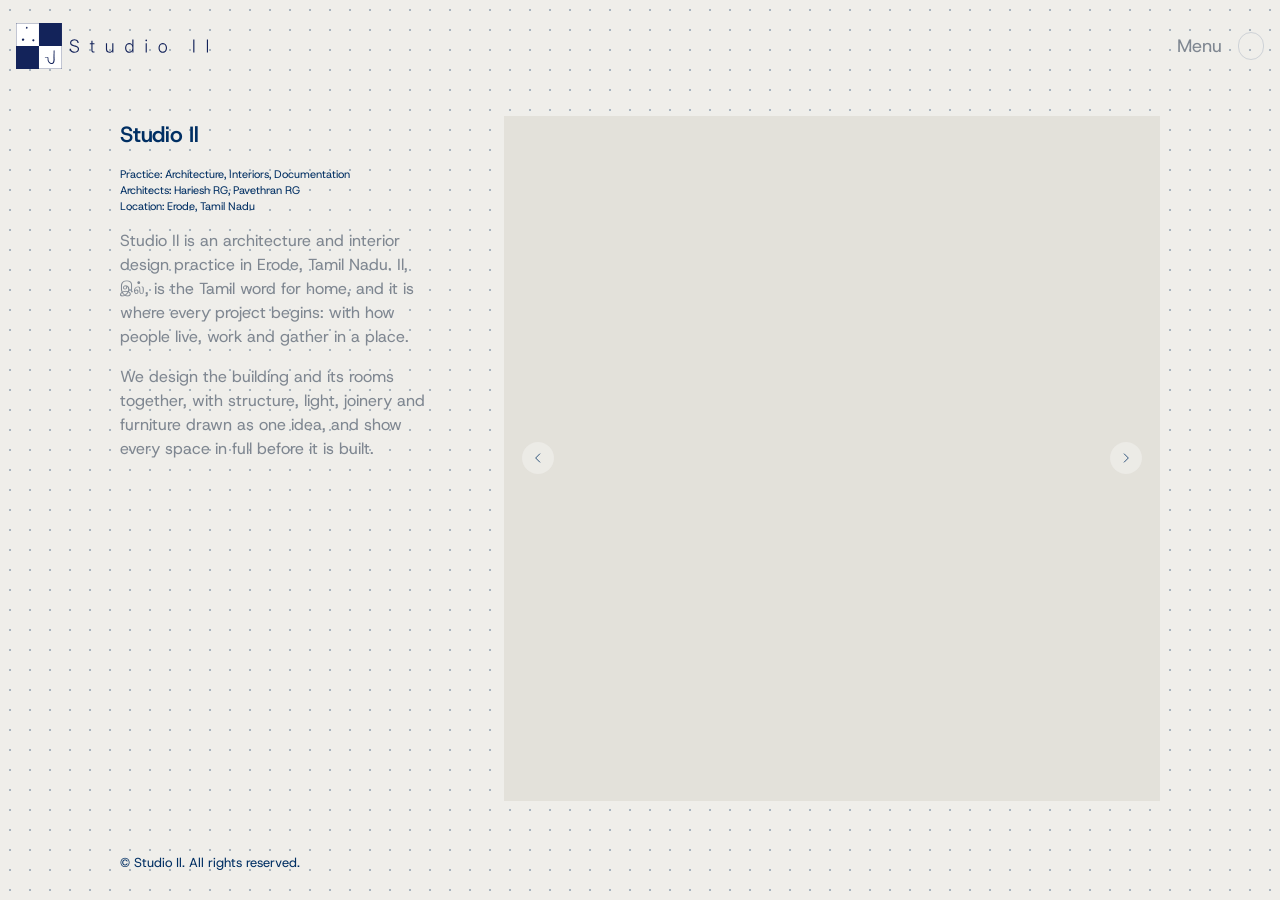
==== index.html @ 083496a2 "Use the Studio Il tile logo (v3) in the header and as the site icon Co-Authored-By: Claude Opus 5.5 " ====
<!doctype html>
<html lang="en">
<head>
  <meta charset="UTF-8">
  <meta name="viewport" content="width=device-width, initial-scale=1">
  <link rel="icon" href="favicon.svg" type="image/svg+xml">
  <title>Studio Il | Architecture and Interiors, Erode</title>
  <meta name="description" content="Studio Il is an architecture and interior design practice in Erode, Tamil Nadu.">
  <meta property="og:type" content="website">
  <meta property="og:title" content="Studio Il | Architecture and Interiors, Erode">
  <meta property="og:description" content="Studio Il is an architecture and interior design practice in Erode, Tamil Nadu.">
  <meta property="og:image" content="projects/rrav/02.jpg">
  <meta name="twitter:card" content="summary_large_image">
  <meta name="theme-color" content="#002f63">
  <script type="application/ld+json">
  {
    "@context": "https://schema.org",
    "@type": "ArchitectureFirm",
    "name": "Studio Il",
    "telephone": "+91-9489853836",
    "address": {
      "@type": "PostalAddress",
      "streetAddress": "43/1A, Rajh Modern Complex, Nalli Hospital Road, Municipal Colony Road",
      "addressLocality": "Erode",
      "addressRegion": "Tamil Nadu",
      "postalCode": "638011",
      "addressCountry": "IN"
    },
    "knowsAbout": ["Architecture", "Interior design", "Architectural documentation"],
    "sameAs": ["https://www.instagram.com/hariesh_rg/", "https://www.instagram.com/pavethran_rg/"]
  }
  </script>
  <link rel="preconnect" href="https://fonts.googleapis.com">
  <link rel="preconnect" href="https://fonts.gstatic.com" crossorigin>
  <link href="https://fonts.googleapis.com/css2?family=Host+Grotesk:wght@300;400;600&display=swap" rel="stylesheet">
  <script>try{if(localStorage.getItem('il-lang')==='ta')document.documentElement.lang='ta'}catch(e){}</script>
  <link rel="stylesheet" href="styles.css?v=47">
</head>
<body class="home-page">

  <div class="page">

    <!-- logo left, the word Menu right; the options drop out in its place -->
    <div class="bar">
      <a class="logo" href="index.html" aria-label="Studio Il, home"><img src="brand/logo-lockup.svg" alt="Studio Il" width="188" height="45"></a>
      <div class="drop-wrap">
        <button class="menu-word" aria-expanded="false" aria-controls="drop" aria-label="Menu"><span data-i18n>Menu</span><svg viewBox="0 0 24 24" aria-hidden="true"><line x1="18" y1="6" x2="6" y2="18"/><line x1="6" y1="6" x2="18" y2="18"/></svg></button>
        <nav class="drop" id="drop" aria-label="Primary"><a href="index.html" aria-current="page" data-i18n>Home</a><a href="projects.html" data-i18n>Projects</a><a href="journal.html" data-i18n>Journal</a><a href="contact.html" data-i18n>Contact</a></nav>
      </div>
      <button class="lang"></button>
    </div>

    <main class="home">
      <!-- the only text on the page; every line is a separate slot so it can be edited later -->
      <div class="home-info" id="home-info">
        <h1 class="title" data-i18n>Studio Il</h1>
        <div class="credits">
          <p><span data-i18n>Practice</span>: <span data-i18n>Architecture, Interiors, Documentation</span></p>
          <p><span data-i18n>Architects</span>: <span data-i18n>Hariesh RG</span>, <span data-i18n>Pavethran RG</span></p>
          <p><span data-i18n>Location</span>: <span data-i18n>Erode, Tamil Nadu</span></p>
        </div>
        <p data-i18n>Studio Il is an architecture and interior design practice in Erode, Tamil Nadu. Il, இல், is the Tamil word for home, and it is where every project begins: with how people live, work and gather in a place.</p>
        <p data-i18n>We design the building and its rooms together, with structure, light, joinery and furniture drawn as one idea, and show every space in full before it is built.</p>
      </div>

      <!-- slideshow: arrows on the picture, dots underneath -->
      <section class="slides" aria-roledescription="carousel" aria-label="Projects">
        <div class="slides-view">
          <div class="slides-track" id="track"></div>
          <button class="slide-arrow go-prev" aria-label="Previous image"><svg viewBox="0 0 24 24" aria-hidden="true"><path d="M15 5l-7 7 7 7"/></svg></button>
          <button class="slide-arrow go-next" aria-label="Next image"><svg viewBox="0 0 24 24" aria-hidden="true"><path d="M9 5l7 7-7 7"/></svg></button>
        </div>
        <div class="slides-foot">
          <p class="credits slide-cap" id="slide-cap" aria-live="polite"></p>
          <div class="slide-dots" id="slide-dots"></div>
        </div>
      </section>
    </main>

  </div>


  <footer class="foot">
    <p class="foot-rights">&copy; <span class="year"></span> <span class="foot-name" data-i18n>Studio Il</span>. <span class="foot-rights-text" data-i18n>All rights reserved.</span></p>
    <div class="foot-icons" id="foot-icons"></div>
  </footer>

  <script src="script.js?v=47" defer></script>
</body>
</html>
---- styles.css ----
/* ------------------------------------------------------------------
   STUDIO IL · styles
   Layout, sizes and breakpoints copy the Bayhauz reference page
   (768 / 1024 / 1280): no header bar, logo top-left with the menu under
   it, text | image | text, then one image per row, one-row footer.
   Colour stays Studio Il's: navy on fine dotted paper, one amber dot.
   ------------------------------------------------------------------ */

:root {
  --ink: #002f63;         /* reference: #010101 */
  --muted: #7f8791;       /* reference: #7f7f7f / #828282 */
  --paper: #efeeea;
  --amber: #e39a3b;
  --line: rgba(0, 47, 99, .14);
  --font: 'Host Grotesk', system-ui, -apple-system, 'Segoe UI', sans-serif;
  --ease: cubic-bezier(.2, .7, .2, 1);
}

*, *::before, *::after { box-sizing: border-box; }
html { -webkit-text-size-adjust: 100%; scroll-behavior: smooth; }
body {
  margin: 0;
  font: 400 13px/1.5 var(--font);
  color: var(--muted);
  background-color: var(--paper);
  /* small, crisp, light dots: a hard-edged half-pixel-ish point every 18px */
  background-image: radial-gradient(circle, rgba(0, 47, 99, .3) 0, rgba(0, 47, 99, .3) .9px, transparent 1px);
  background-size: 20px 20px;
  -webkit-font-smoothing: antialiased;
  overflow-x: hidden;
}
body.locked { overflow: hidden; }
img { display: block; max-width: 100%; }
a { color: inherit; text-decoration: none; }
button { font: inherit; color: inherit; background: none; border: 0; padding: 0; cursor: pointer; }
h1, h2, p, ul { margin: 0; padding: 0; }
ul { list-style: none; }
::selection { background: var(--ink); color: var(--paper); }
:focus-visible { outline: 2px solid var(--amber); outline-offset: 3px; }

.page { position: relative; width: 100%; max-width: 1600px; margin: 0 auto; }

/* ---------- Type (reference sizes) ---------- */
.title { font-size: 17px; font-weight: 600; line-height: 1.4; letter-spacing: -.01em; color: var(--ink); }
.credits { display: flex; flex-direction: column; gap: 2px; font-size: 10px; line-height: normal; color: var(--ink); }
.copy { display: flex; flex-direction: column; gap: 16px; }

/* ---------- Logo ---------- */
/* the tile logo with its "Studio Il" lettering beside it (brand/logo-lockup.svg) */
.logo { display: inline-flex; align-items: center; }
.logo img { display: block; width: auto; height: 40px; }

/* ---------- Every screen size: logo left, "Menu" right.
   Press it and the options take its place, on one clean sheet of paper;
   an amber dot marks the page you are on. ---------- */
.bar { position: fixed; left: 0; right: 0; top: 0; z-index: 50; display: flex; align-items: center; gap: 16px; padding: 12px 16px; pointer-events: none; }
/* the bar is see-through at the top of the page, so only its own controls take clicks */
.bar > * { pointer-events: auto; }
.drop-open .bar, .scrolled .bar { pointer-events: auto; }
.bar::before { content: ''; position: absolute; z-index: -1; left: 0; right: 0; top: 0; height: 0; background: var(--paper); border-bottom: 1px solid transparent; transition: height .35s var(--ease), border-color .35s; }
/* once the page has scrolled, the bar stays at the top on its own strip of paper */
.scrolled .bar::before { height: 100%; background: rgba(239, 238, 234, .92); backdrop-filter: blur(8px); -webkit-backdrop-filter: blur(8px); }
/* ...and shrinks to a slim line: smaller logo, smaller words, far less padding */
.bar, .bar .logo, .bar .logo img, .menu-word, .bar .lang { transition: padding .3s var(--ease), height .3s var(--ease), width .3s var(--ease), font-size .3s var(--ease), color .2s, background .25s, border-color .25s; }
.scrolled .bar { padding-top: 8px; padding-bottom: 8px; }
.scrolled .bar .logo { height: 30px; }
.scrolled .bar .logo img { height: 26px; }
.scrolled .menu-word { height: 30px; font-size: 14px; }
.scrolled .bar .lang { height: 24px; padding: 0 10px; font-size: 11px; }
.scrolled .drop a { font-size: 16px; }
.scrolled.drop-open .bar::before { background: var(--paper); backdrop-filter: none; -webkit-backdrop-filter: none; border-bottom-color: var(--line); }
.bar .logo { height: 60px; align-items: center; margin-right: auto; }
.drop-wrap { position: relative; }
.menu-word { display: flex; align-items: center; justify-content: flex-end; min-width: 28px; height: 34px; font-size: 18px; line-height: 1; color: var(--muted); transition: color .2s; }
.menu-word svg { display: none; width: 24px; height: 24px; fill: none; stroke: currentColor; stroke-width: 1.6; stroke-linecap: round; }
.menu-word:hover { color: var(--ink); }
.drop { position: absolute; top: calc(100% + 14px); right: 0; display: flex; flex-direction: column; align-items: flex-end; gap: 13px; visibility: hidden; }
.drop a { position: relative; font-size: 18px; line-height: 1; color: var(--muted); white-space: nowrap; opacity: 0; transform: translateY(-6px); transition: opacity .3s var(--ease), transform .3s var(--ease), color .2s; }
.drop a:hover, .drop a[aria-current] { color: var(--ink); }
.drop a[aria-current]::after { content: ''; position: absolute; left: calc(100% + 12px); top: 50%; width: 5px; height: 5px; margin-top: -2px; border-radius: 50%; background: var(--amber); }
.drop-open .bar::before { height: var(--drop-h, 300px); border-bottom-color: var(--line); }
/* open: the word becomes a cross */
.drop-open .menu-word { color: var(--ink); }
.drop-open .menu-word span { display: none; }
.drop-open .menu-word svg { display: block; }
.drop-open .drop { visibility: visible; }
.drop-open .drop a { opacity: 1; transform: none; }
.drop-open .drop a:nth-child(2) { transition-delay: .04s; }
.drop-open .drop a:nth-child(3) { transition-delay: .08s; }
.drop-open .drop a:nth-child(4) { transition-delay: .12s; }
.drop-open .drop a:nth-child(5) { transition-delay: .16s; }

.lang { height: 28px; padding: 0 12px; border: 1px solid var(--line); border-radius: 999px; font-size: 12px; color: var(--ink); transition: background .25s, color .25s, border-color .25s; }
.lang:hover { background: var(--ink); border-color: var(--ink); color: var(--paper); }

/* ---------- text | image | text ---------- */
.trio { display: flex; flex-direction: column; align-items: flex-start; gap: 24px; padding: 128px 16px 64px; }
.trio-col { display: flex; flex-direction: column; gap: 16px; width: 100%; }
.trio-pic { flex-shrink: 0; width: 100%; display: flex; justify-content: center; }
.trio-pic > div { position: relative; width: 100%; max-width: 300px; height: 450px; overflow: hidden; background: #e3e1da; }
.trio-pic img { width: 100%; height: 100%; object-fit: cover; }
.spaces { display: flex; flex-direction: column; }
.spaces a { width: fit-content; transition: color .2s; }
.spaces a:hover { color: var(--ink); }
.back { font-size: 10px; color: var(--muted); transition: color .2s; }
.back:hover { color: var(--ink); }

/* ---------- one image per row ---------- */
.shot { display: block; width: 100%; margin-bottom: 40px; padding: 20px 16px; }
.shot > div { display: flex; justify-content: center; width: 100%; overflow: hidden; }
.shot img { width: 100%; height: auto; max-height: 400px; object-fit: contain; }
.shot.plan img { background: #fff; }
button.shot { cursor: zoom-in; }
.space-name { display: none; }

/* phones: rooms as a two-column index, and each room's pictures grouped under its name */
@media (max-width: 767px) {
  .trio { padding-bottom: 32px; }
  .trio-pic > div { max-width: none; height: auto; aspect-ratio: 4 / 5; }
  .spaces { display: grid; grid-template-columns: 1fr 1fr; column-gap: 16px; }
  .spaces a { width: auto; padding: 10px 0; border-top: 1px solid var(--line); }
  .space { padding: 0 16px; margin-bottom: 48px; scroll-margin-top: 72px; }
  .space-name { display: block; padding-top: 12px; margin-bottom: 12px; border-top: 1px solid var(--line); }
  .space .shot { padding: 0; margin-bottom: 8px; }
  .space .shot img { max-height: 70svh; }
}

/* ---------- pages that are a title and a grid ---------- */
.sheet { padding: 128px 16px 64px; }
.sheet > .title { margin-bottom: 24px; }
/* projects page: three filter words, an intro, then tall pictures three across */
.w-intro { max-width: 52em; margin: 28px 0 40px; color: var(--ink); }
.works { display: grid; grid-template-columns: repeat(2, minmax(0, 1fr)); gap: 28px 12px; }
.work[hidden] { display: none; }
.work .pic { aspect-ratio: 1 / 1; overflow: hidden; background: #e3e1da; }
.work .pic img { width: 100%; height: 100%; object-fit: cover; transition: transform 1s var(--ease); }
.work:hover .pic img { transform: scale(1.02); }
.work .credits { margin-top: 10px; }
.people { display: grid; grid-template-columns: 1fr; gap: 28px 24px; }
.people .name { color: var(--ink); }
.people .credits { margin: 2px 0 8px; }
.next { display: block; padding: 0 16px 64px; }
.next .credits { color: var(--muted); margin-bottom: 4px; }
.next:hover .title { color: var(--muted); }

/* ---------- Journal: one large note, then a 2 x 2 grid.
   No type of its own: headings use .title, small lines use .credits and
   everything else is the landing page's body text. ---------- */
.j-kicker { margin-bottom: 16px; }
/* credit lines here hold a single line, so they flow as text rather than stacking */
.j-kicker.credits, .j-cat.credits, .j-date.credits { display: block; }
.j-title { max-width: 26em; }
.j-sub { margin-top: 16px; max-width: 34em; }
/* each division is its own section, one after another down the page */
.j-section { margin-top: 56px; scroll-margin-top: 110px; }
.j-head { display: flex; align-items: baseline; justify-content: space-between; gap: 16px; padding-bottom: 14px; border-bottom: 1px solid var(--line); }
.j-more { display: inline-block; margin-top: 24px; color: var(--ink); }
.j-more:hover { color: var(--muted); }
.j-kicker a:hover { color: var(--muted); }
.j-empty { margin-top: 40px; }
.j-feature { display: grid; grid-template-columns: 1fr; gap: 20px; margin-top: 28px; }
.j-feature .j-pic { aspect-ratio: 544 / 208; }
.j-pic { display: block; overflow: hidden; background: #e3e1da; }
.j-pic img { width: 100%; height: 100%; object-fit: cover; transition: transform 1s var(--ease); }
a.j-pic:hover img { transform: scale(1.03); }
.j-text { display: flex; flex-direction: column; gap: 12px; }
.j-text .title a:hover { color: var(--muted); }
.j-text p:not(.credits) { max-width: 30em; }
.j-meta { display: flex; align-items: center; justify-content: space-between; margin-top: auto; padding-top: 12px; }
.j-meta a { font-size: 18px; color: var(--ink); transition: transform .3s var(--ease); }
.j-meta a:hover { transform: translateX(4px); }
.j-grid { display: grid; grid-template-columns: 1fr; gap: 36px 40px; margin-top: 36px; padding-top: 36px; border-top: 1px solid var(--line); }
.j-card { display: grid; grid-template-columns: 1fr; gap: 16px; }
.j-card .j-pic { aspect-ratio: 148 / 110; }
.j-pages { display: flex; justify-content: space-between; margin-top: 48px; color: var(--ink); }
.j-pages a:hover { color: var(--muted); }
/* a single note */
.post-head { max-width: 46em; }
.post-head .j-title { margin-top: 12px; }
.post-pic { margin-top: 36px; aspect-ratio: 16 / 8; overflow: hidden; background: #e3e1da; }
.post-pic img { width: 100%; height: 100%; object-fit: cover; }
.post-body { max-width: 40em; margin-top: 36px; display: flex; flex-direction: column; gap: 16px; }
.post-back { display: inline-block; margin-top: 48px; color: var(--ink); }
.post-back:hover { color: var(--muted); }

/* ---------- Contact: picture | form ---------- */
.touch { display: grid; grid-template-columns: 1fr; gap: 28px; align-items: start; }
.touch-pic { aspect-ratio: 730 / 537; overflow: hidden; background: #e3e1da; }
.touch-pic img { width: 100%; height: 100%; object-fit: cover; }
.form { display: grid; grid-template-columns: 1fr; gap: 28px 16px; color: var(--ink); }
.form-intro { grid-column: 1 / -1; }
.field { display: flex; flex-direction: column; gap: 14px; }
.field input, .field textarea, .field select { width: 100%; font-family: var(--font); font-weight: 400; font-size: inherit; line-height: 1.4; color: var(--ink); background: transparent; border: 0; border-bottom: 1px solid rgba(0, 47, 99, .35); border-radius: 0; padding: 8px 0 10px; outline: none; transition: border-color .2s; }
.field textarea { resize: vertical; min-height: 38px; }
.field select { border: 1px solid rgba(0, 47, 99, .5); padding: 6px 12px; cursor: pointer; }
.field input::placeholder, .field textarea::placeholder { color: var(--muted); opacity: 1; }
.field input:focus, .field textarea:focus, .field select:focus { border-color: var(--ink); }
.send { grid-column: 1 / -1; margin-top: 24px; height: 54px; background: var(--ink); color: var(--paper); transition: opacity .2s; }
.send:hover { opacity: .88; }
.send[disabled] { opacity: .5; cursor: default; }
.form-note { grid-column: 1 / -1; min-height: 1.5em; color: var(--ink); margin-top: -12px; }
.trap { position: absolute; left: -9999px; }
.details { display: grid; grid-template-columns: 1fr; gap: 24px; margin-top: 64px; }
.details .credits { margin-bottom: 6px; }
.details a, .details p { display: block; width: fit-content; }
.details a { color: var(--ink); transition: color .2s; }
.details a:hover { color: var(--muted); }

/* ---------- Footer: rights on the left, contact icons on the right ---------- */
.foot { display: flex; align-items: center; justify-content: space-between; gap: 16px; padding: 28px 16px 32px; font-size: 13px; color: var(--ink); }
.foot-icons { display: flex; align-items: center; gap: 18px; }
.foot-icons a { display: grid; place-items: center; width: 22px; height: 22px; color: var(--ink); transition: color .2s, transform .3s var(--ease); }
.foot-icons a:hover { color: var(--amber); transform: translateY(-2px); }
.foot-icons svg { width: 20px; height: 20px; fill: none; stroke: currentColor; stroke-width: 1.5; stroke-linecap: round; stroke-linejoin: round; }

/* ---------- Home: one screen; info on the left, slideshow on the right ---------- */
.home { display: flex; flex-direction: column; gap: 32px; padding: 124px 16px 0; }
.home-info { display: flex; flex-direction: column; gap: 16px; }
.slides { display: flex; flex-direction: column; gap: 14px; min-width: 0; }
.slides-view { position: relative; overflow: hidden; aspect-ratio: 4 / 3; background: #e3e1da; touch-action: pan-y; }
.slides-track { display: flex; height: 100%; transition: transform .7s cubic-bezier(.65, 0, .25, 1); will-change: transform; }
.slide { flex: 0 0 100%; height: 100%; display: block; }
.slide img { width: 100%; height: 100%; object-fit: cover; }
.slide-arrow { position: absolute; top: 50%; width: 30px; height: 30px; margin-top: -15px; display: grid; place-items: center; border-radius: 50%; background: rgba(239, 238, 234, .82); color: var(--ink); opacity: .85; transition: opacity .2s, background .2s; }
.slide-arrow:hover { opacity: 1; background: var(--paper); }
.slide-arrow.go-prev { left: 12px; } .slide-arrow.go-next { right: 12px; }
.slide-arrow svg { width: 14px; height: 14px; fill: none; stroke: currentColor; stroke-width: 1.6; stroke-linecap: round; stroke-linejoin: round; }
.slides-foot { display: flex; align-items: center; justify-content: space-between; gap: 16px; min-height: 18px; }
.slide-cap { color: var(--muted); }
.slide-dots { display: flex; align-items: center; gap: 4px; }
.slide-dots button { width: 18px; height: 18px; display: grid; place-items: center; }
.slide-dots button::before { content: ''; width: 6px; height: 6px; border-radius: 50%; border: 1px solid var(--ink); transition: background .3s, transform .3s; }
.slide-dots button[aria-current="true"]::before { background: var(--ink); transform: scale(1.15); }

/* ---------- Cursor: a small navy dot inside a fine ring that trails it ---------- */
.has-cursor, .has-cursor * { cursor: none !important; }
.has-cursor input, .has-cursor textarea, .has-cursor select { cursor: auto !important; }
.cursor-dot, .cursor-ring { position: fixed; left: 0; top: 0; z-index: 200; pointer-events: none; border-radius: 50%; opacity: 0; transition: opacity .2s; }
.cursor-dot { width: 5px; height: 5px; margin: -2.5px 0 0 -2.5px; background: var(--ink); }
.cursor-ring { width: 30px; height: 30px; margin: -15px 0 0 -15px; border: 1px solid var(--ink); transition: opacity .2s, width .25s var(--ease), height .25s var(--ease), margin .25s var(--ease), border-color .25s; }
.cursor-on .cursor-dot, .cursor-on .cursor-ring { opacity: 1; }
.cursor-link .cursor-ring { width: 44px; height: 44px; margin: -22px 0 0 -22px; border-color: var(--amber); }
.cursor-text .cursor-dot, .cursor-text .cursor-ring { opacity: 0; }

/* ---------- Lightbox ---------- */
.lightbox { position: fixed; inset: 0; z-index: 120; background: rgba(0, 24, 52, .97); display: grid; place-items: center; opacity: 0; visibility: hidden; transition: opacity .3s, visibility .3s; }
.lightbox.open { opacity: 1; visibility: visible; }
.lightbox img { max-width: 88vw; max-height: 82vh; }
.lightbox button { position: absolute; color: var(--paper); font-size: 16px; padding: 16px; }
.lb-close { top: 8px; right: 16px; }
.lb-prev, .lb-next { bottom: 56px; font-size: 20px !important; }
.lb-prev { left: 8px; } .lb-next { right: 8px; }
.lb-cap { position: absolute; bottom: 24px; left: 0; right: 0; text-align: center; font-size: 11px; color: rgba(239, 238, 234, .7); }

/* ---------- Tamil ---------- */
:lang(ta) body { font-family: 'Noto Sans Tamil', var(--font); line-height: 1.65; }
:lang(ta) .title { letter-spacing: 0; }
:lang(ta) .credits { font-size: 12px; }
:lang(ta) .logo, :lang(ta) .lang { font-family: var(--font); }

/* ---------- sm 640 ---------- */
@media (min-width: 640px) {
  .shot img { max-height: 500px; }
  .people { grid-template-columns: repeat(2, minmax(0, 1fr)); }
}

/* ---------- md 768 ---------- */
@media (min-width: 768px) {
  .j-feature { grid-template-columns: minmax(0, 544fr) minmax(0, 200fr); gap: 28px; }
  .j-feature .j-text { padding-top: 6px; }
  .j-grid { grid-template-columns: repeat(2, minmax(0, 1fr)); }
  .j-card { grid-template-columns: minmax(0, 148fr) minmax(0, 166fr); gap: 24px; }
  .foot { padding: 28px 80px 32px; }
  .home { padding: 144px 80px 0; }
  body { font-size: 14px; }
  .title { font-size: 18px; }
  .credits { font-size: 11px; }
  .copy, .trio-col { gap: 20px; }
  .bar .logo { height: 64px; }
  .bar .logo img { height: 46px; }
  .trio { gap: 32px; padding: 144px 80px 80px; }
  .trio-pic > div { max-width: 470px; }
  .shot { margin-bottom: 80px; padding: 40px 80px; }
  .shot img { max-height: 600px; }
  .sheet { padding: 144px 80px 80px; }
  .next { padding: 0 80px 80px; }
  .works { grid-template-columns: repeat(3, minmax(0, 1fr)); gap: 40px 24px; }
  .form { grid-template-columns: 1fr 1fr; gap: 36px 22px; }
  .details { grid-template-columns: repeat(2, minmax(0, 1fr)); }
  .lb-prev, .lb-next { bottom: auto; top: 50%; transform: translateY(-50%); }
}

/* ---------- lg 1024: the desktop layout ---------- */
@media (min-width: 1024px) {
  .works { grid-template-columns: repeat(4, minmax(0, 1fr)); gap: 48px 32px; }
  .foot { padding: 0 128px 28px; }
  /* home fits the screen: no scrolling, the slideshow takes what is left */
  .home-page { height: 100vh; height: 100svh; overflow: hidden; display: flex; flex-direction: column; }
  .home-page .page { flex: 1; min-height: 0; display: flex; flex-direction: column; }
  .home { flex: 1; min-height: 0; flex-direction: row; align-items: stretch; gap: 48px; padding: 136px 128px 20px; }
  .home-info { flex: 0 0 300px; justify-content: flex-start; padding-top: 4px; }
  .slides { flex: 1; min-height: 0; }
  .slides-view { flex: 1; min-height: 0; aspect-ratio: auto; }
  .slide-arrow { width: 32px; height: 32px; margin-top: -16px; }
  .slide-arrow.go-prev { left: 18px; } .slide-arrow.go-next { right: 18px; }
  body { font-size: 15px; }
  .title { font-size: 20px; }
  .bar { padding: 14px 16px; }
  .trio { flex-direction: row; padding: 100px 128px 80px; }
  .trio-col { flex: 1 1 0; min-width: 0; width: auto; }
  .trio-pic { width: auto; justify-content: flex-start; }
  /* reference: a fixed 750 x 700 picture; it scales down on narrower desktops instead of overflowing */
  .trio-pic > div { width: min(750px, 52vw); max-width: none; height: auto; aspect-ratio: 750 / 700; }
  .shot { margin-bottom: 120px; padding: 40px 96px; }
  .shot img { max-height: 800px; }
  .sheet { padding: 100px 128px 80px; }
  .next { padding: 0 128px 80px; }
  .people { grid-template-columns: repeat(3, minmax(0, 1fr)); gap: 40px 32px; }
  .touch { grid-template-columns: minmax(0, 730fr) minmax(0, 860fr); gap: 60px; }
  .details { grid-template-columns: repeat(4, minmax(0, 1fr)); }
}

/* ---------- xl 1280 ---------- */
@media (min-width: 1280px) {
  .foot { padding: 0 120px 28px; }
  .home { padding: 136px 120px 20px; gap: 64px; }
  .home-info { flex-basis: 320px; }
  body { font-size: 16px; }
  .title { font-size: 22px; }
  .trio { gap: 48px; padding: 120px 120px 80px; }
  .shot { padding: 40px 100px; }
  .sheet { padding: 120px 120px 80px; }
  .next { padding: 0 120px 80px; }
}

@media (prefers-reduced-motion: reduce) {
  html { scroll-behavior: auto; }
  *, *::before, *::after { transition-duration: .01ms !important; }
}

/* ---------- content starts just below the (now slimmer) top bar ---------- */
.home, .trio, .sheet { padding-top: 104px; }
@media (min-width: 768px) { .home, .trio, .sheet { padding-top: 116px; } }
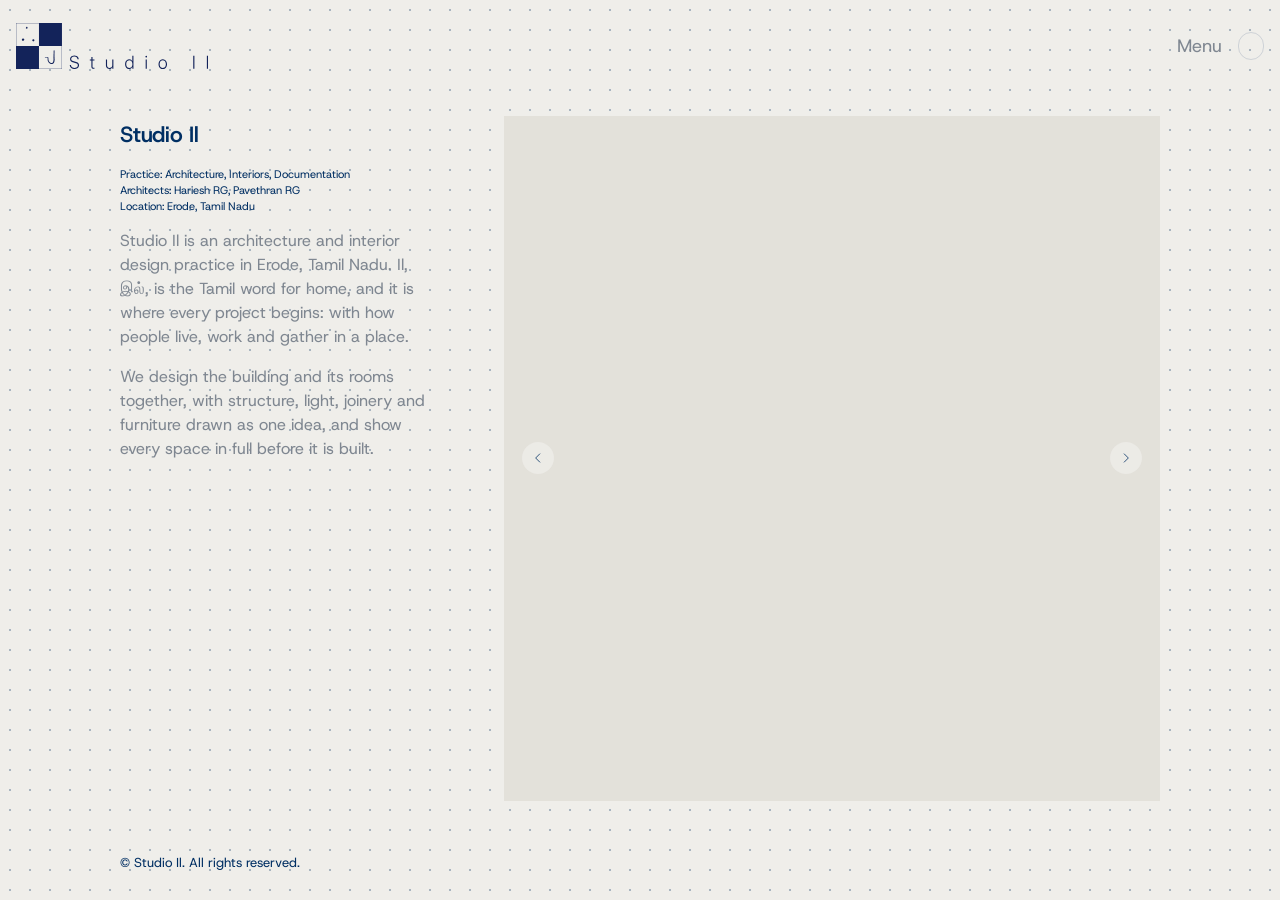
==== commit b763f3f2: "Logo: cream squares, wordmark on the tile's bottom line Co-Authored-By: Claude Opus 5.5 <noreply@ant" ====
--- a/index.html
+++ b/index.html
@@ -42,7 +42,7 @@
 
     <!-- logo left, the word Menu right; the options drop out in its place -->
     <div class="bar">
-      <a class="logo" href="index.html" aria-label="Studio Il, home"><img src="brand/logo-lockup.svg" alt="Studio Il" width="188" height="45"></a>
+      <a class="logo" href="index.html" aria-label="Studio Il, home"><img src="brand/logo-lockup.svg?v=2" alt="Studio Il" width="188" height="45"></a>
       <div class="drop-wrap">
         <button class="menu-word" aria-expanded="false" aria-controls="drop" aria-label="Menu"><span data-i18n>Menu</span><svg viewBox="0 0 24 24" aria-hidden="true"><line x1="18" y1="6" x2="6" y2="18"/><line x1="6" y1="6" x2="18" y2="18"/></svg></button>
         <nav class="drop" id="drop" aria-label="Primary"><a href="index.html" aria-current="page" data-i18n>Home</a><a href="projects.html" data-i18n>Projects</a><a href="journal.html" data-i18n>Journal</a><a href="contact.html" data-i18n>Contact</a></nav>
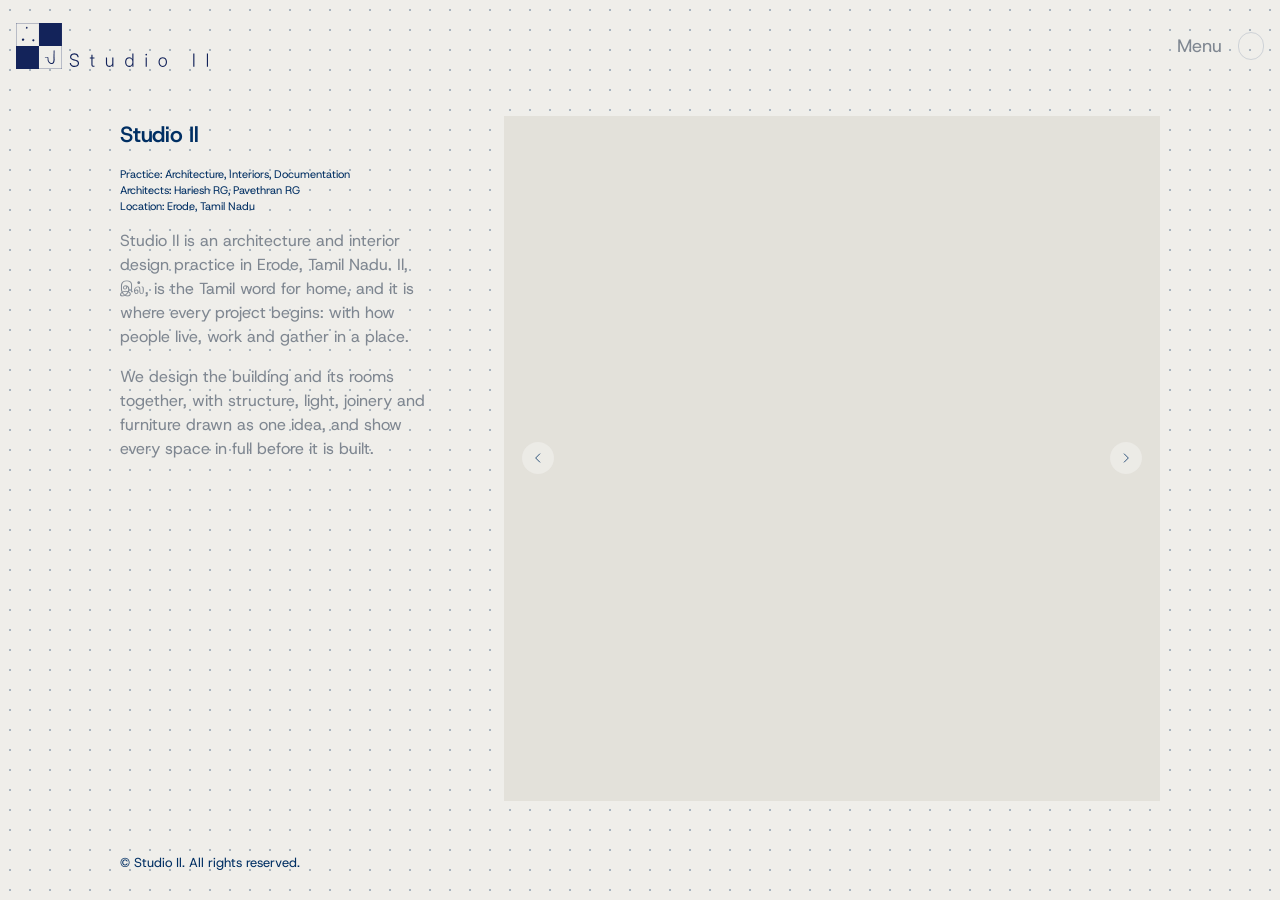
==== commit 8518abf5: "Logo: raise wordmark slightly Co-Authored-By: Claude Opus 5.5 <noreply@anthropic.com>" ====
--- a/index.html
+++ b/index.html
@@ -42,7 +42,7 @@
 
     <!-- logo left, the word Menu right; the options drop out in its place -->
     <div class="bar">
-      <a class="logo" href="index.html" aria-label="Studio Il, home"><img src="brand/logo-lockup.svg?v=2" alt="Studio Il" width="188" height="45"></a>
+      <a class="logo" href="index.html" aria-label="Studio Il, home"><img src="brand/logo-lockup.svg?v=3" alt="Studio Il" width="188" height="45"></a>
       <div class="drop-wrap">
         <button class="menu-word" aria-expanded="false" aria-controls="drop" aria-label="Menu"><span data-i18n>Menu</span><svg viewBox="0 0 24 24" aria-hidden="true"><line x1="18" y1="6" x2="6" y2="18"/><line x1="6" y1="6" x2="18" y2="18"/></svg></button>
         <nav class="drop" id="drop" aria-label="Primary"><a href="index.html" aria-current="page" data-i18n>Home</a><a href="projects.html" data-i18n>Projects</a><a href="journal.html" data-i18n>Journal</a><a href="contact.html" data-i18n>Contact</a></nav>
